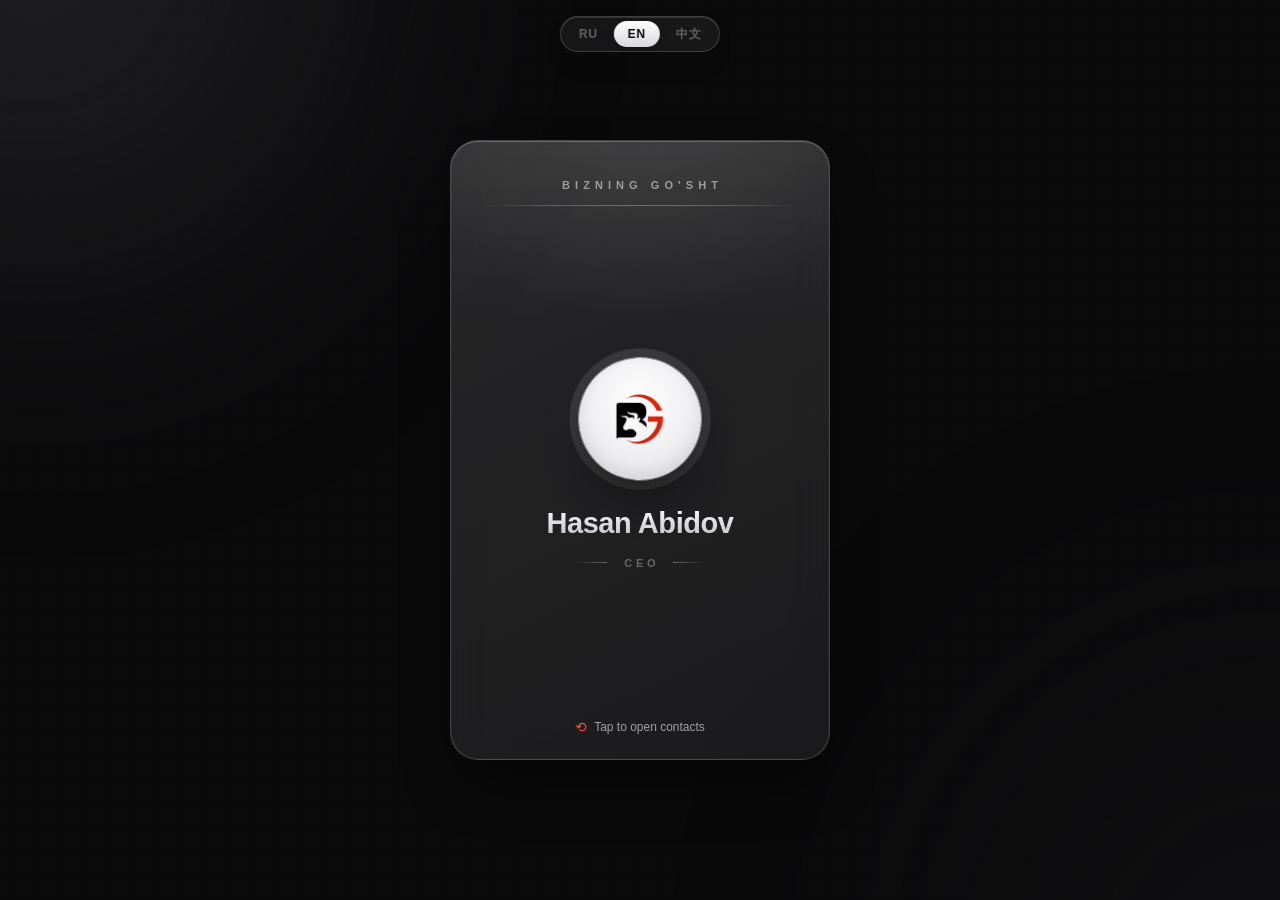
==== hasan.html @ 28115ba2 "Add files via upload" ====
<!DOCTYPE html>
<html lang="ru">
<head>
    <meta charset="UTF-8">
    <meta name="viewport" content="width=device-width, initial-scale=1.0, viewport-fit=cover">
    <meta name="theme-color" content="#0a0a0b">
    <meta name="apple-mobile-web-app-capable" content="yes">
    <meta name="apple-mobile-web-app-status-bar-style" content="black-translucent">

    <title>Hasan Abidov — Bizning Go'sht</title>
    <meta name="description" content="Цифровая визитка · Hasan Abidov · CEO, Bizning Go'sht">

    <!-- Красивый предпросмотр при отправке ссылки в Telegram / WhatsApp -->
    <meta property="og:title" content="Hasan Abidov — Bizning Go'sht">
    <meta property="og:description" content="CEO, Bizning Go'sht. Нажмите, чтобы сохранить контакт.">
    <meta property="og:image" content="logo.png">
    <meta property="og:type" content="profile">

    <link rel="icon" type="image/png" href="logo.png">
    <link rel="apple-touch-icon" href="logo.png">
    <link rel="stylesheet" href="main.css">
</head>
<body class="v-hasan">

    <div class="bg-blob bg-blob--1" aria-hidden="true"></div>
    <div class="bg-blob bg-blob--2" aria-hidden="true"></div>
    <div class="bg-grain" aria-hidden="true"></div>

    <div class="lang" role="group" aria-label="Язык / Language / 语言">
        <button class="lang__btn" type="button" data-lang="ru" aria-pressed="false">RU</button>
        <button class="lang__btn" type="button" data-lang="en" aria-pressed="false">EN</button>
        <button class="lang__btn" type="button" data-lang="zh" aria-pressed="false">中文</button>
    </div>

    <main class="scene">
        <div class="card" id="card" role="button" tabindex="0"
             aria-label="Визитка. Нажмите, чтобы перевернуть">

            <!-- ЛИЦЕВАЯ СТОРОНА -->
            <section class="face face--front">
                <div class="face__glow" aria-hidden="true"></div>

                <div class="brandbar">
                    <span class="brandbar__name">Bizning Go'sht</span>
                    <span class="brandbar__rule" aria-hidden="true"></span>
                </div>

                <div class="front-center">
                    <div class="logo-badge">
                        <img src="logo.png" alt="Логотип Bizning Go'sht">
                    </div>

                    <div class="identity">
                        <h1 class="identity__name">Hasan&nbsp;Abidov</h1>
                        <p class="identity__title">
                            <span class="identity__rule" aria-hidden="true"></span>
                            CEO
                            <span class="identity__rule" aria-hidden="true"></span>
                        </p>
                    </div>
                </div>

                <span class="flip-hint">
                    <span class="flip-hint__icon" aria-hidden="true">⟲</span>
                    <span class="flip-hint__txt" data-i18n="flipFront">Нажмите, чтобы открыть контакты</span>
                </span>
            </section>

            <!-- ОБРАТНАЯ СТОРОНА -->
            <section class="face face--back">
                <div class="face__glow" aria-hidden="true"></div>

                <header class="back-head">
                    <span class="back-head__brand">Bizning Go'sht</span>
                    <span class="back-head__sub" data-i18n="contacts">Контакты</span>
                </header>

                <div class="contacts">
                    <a class="contact" href="tel:+998990920030" data-noflip>
                        <span class="contact__ic" aria-hidden="true">
                            <svg viewBox="0 0 24 24" width="20" height="20"><path fill="currentColor" d="M6.6 2h3.1l1.6 4-2.1 1.5a13 13 0 0 0 5.8 5.8L16.5 11l4 1.6v3.1c0 1-.8 1.9-1.9 1.8C9.7 17 4 11.3 3.1 2.9 3 1.8 3.9 1 4.9 1z"/></svg>
                        </span>
                        <span class="contact__txt">
                            <small data-i18n="lblPhone">Телефон</small>
                            +998 99 092 00 30
                        </span>
                    </a>

                    <a class="contact" href="mailto:ceo@bizninggosht.uz" data-noflip>
                        <span class="contact__ic" aria-hidden="true">
                            <svg viewBox="0 0 24 24" width="20" height="20"><path fill="currentColor" d="M3 5h18a1 1 0 0 1 1 1v12a1 1 0 0 1-1 1H3a1 1 0 0 1-1-1V6a1 1 0 0 1 1-1zm9 7L4 7v1l8 5 8-5V7z"/></svg>
                        </span>
                        <span class="contact__txt">
                            <small data-i18n="lblEmail">Email</small>
                            ceo@bizninggosht.uz
                        </span>
                    </a>

                    <a class="contact" href="https://t.me/bizninggosht" target="_blank" rel="noopener" data-noflip>
                        <span class="contact__ic" aria-hidden="true">
                            <svg viewBox="0 0 24 24" width="20" height="20"><path fill="currentColor" d="M21.9 4.3 18.6 19c-.2 1-.9 1.3-1.8.8l-4.9-3.6-2.4 2.3c-.3.3-.5.5-1 .5l.4-5 9-8.1c.4-.3-.1-.5-.6-.2L6.2 13.1l-4.8-1.5c-1-.3-1-1 .2-1.5l18.8-7.2c.9-.3 1.6.2 1.5 1.4z"/></svg>
                        </span>
                        <span class="contact__txt">
                            <small data-i18n="lblTelegram">Telegram</small>
                            @bizninggosht
                        </span>
                    </a>

                    <a class="contact" href="https://bizninggosht.uz" target="_blank" rel="noopener" data-noflip>
                        <span class="contact__ic" aria-hidden="true">
                            <svg viewBox="0 0 24 24" width="20" height="20"><path fill="currentColor" d="M12 2a10 10 0 1 0 0 20 10 10 0 0 0 0-20zm6.9 6h-2.9a15.7 15.7 0 0 0-1.3-3.2A8 8 0 0 1 18.9 8zM12 4.1c.8 1.1 1.5 2.4 1.9 3.9h-3.8c.4-1.5 1.1-2.8 1.9-3.9zM4.3 14a8 8 0 0 1 0-4h3.3a18 18 0 0 0 0 4zm.8 2h2.9c.3 1.2.8 2.3 1.3 3.2A8 8 0 0 1 5.1 16zm2.9-8H5.1a8 8 0 0 1 4.2-3.2C8.8 5.7 8.3 6.8 8 8zm4 12c-.8-1.1-1.5-2.4-1.9-4h3.8c-.4 1.6-1.1 2.9-1.9 4zm2.3-6H9.7a16 16 0 0 1 0-4h4.6a16 16 0 0 1 0 4zm.4 5.2c.5-.9 1-2 1.3-3.2h2.9a8 8 0 0 1-4.2 3.2zM16.4 14a18 18 0 0 0 0-4h3.3a8 8 0 0 1 0 4z"/></svg>
                        </span>
                        <span class="contact__txt">
                            <small data-i18n="lblWebsite">Сайт</small>
                            bizninggosht.uz
                        </span>
                    </a>
                </div>

                <p class="bizinfo" data-i18n="addr">Ташкент · Ойбек 50/54 · Пн–Сб 9:00–22:00</p>

                <div class="qr">
                    <div class="qr__tile">
                        <img src="qr-hasan.svg" alt="QR-код с контактом Hasan Abidov">
                    </div>
                    <span class="qr__cap" data-i18n="qrCap">Наведите камеру — контакт сохранится сам</span>
                </div>

                <button class="save-btn" type="button" data-noflip>
                    <svg class="save-btn__ic save-btn__ic--save" viewBox="0 0 24 24" width="18" height="18" aria-hidden="true"><path fill="currentColor" d="M12 3v9.6l3.3-3.3 1.4 1.4L12 16.4 7.3 10.7l1.4-1.4L12 12.6V3zM5 18h14v2H5z"/></svg>
                    <svg class="save-btn__ic save-btn__ic--done" viewBox="0 0 24 24" width="18" height="18" aria-hidden="true"><path fill="currentColor" d="M9.6 16.2 4.8 11.4l1.4-1.4 3.4 3.4 8-8L19 6.8z"/></svg>
                    <span class="save-btn__txt" data-i18n="save">Сохранить контакт</span>
                </button>

                <span class="flip-hint flip-hint--back">
                    <span class="flip-hint__icon" aria-hidden="true">⟲</span>
                    <span class="flip-hint__txt" data-i18n="back">Назад</span>
                </span>
            </section>
        </div>
    </main>

    <script>
        window.CARD = {
            family: "Abidov",
            given:  "Hasan",
            fn:     "Hasan Abidov",
            org:    "Bizning Go'sht",
            title:  "CEO",
            tel:    "+998990920030",
            email:  "ceo@bizninggosht.uz",
            url:    "https://bizninggosht.uz",
            extra: [
                "URL:https://t.me/bizninggosht",
                "ADR;TYPE=WORK:;;Oybek 50, 54;Tashkent;;;Uzbekistan",
            ],
            file:   "Hasan_Abidov.vcf",
        };
    </script>
    <script src="main.js"></script>
</body>
</html>
---- main.css ----
:root {
    --red: #e2231a;
    --red-soft: #ff4d3d;
    --ink: #0a0a0b;
    --glass: rgba(255, 255, 255, 0.07);
    --glass-strong: rgba(255, 255, 255, 0.12);
    --stroke: rgba(255, 255, 255, 0.16);
    --text: #f4f4f5;
    --muted: rgba(244, 244, 245, 0.62);
    --silver: rgba(244, 244, 245, 0.55);
    --silver-dim: rgba(244, 244, 245, 0.34);
    --hairline: rgba(255, 255, 255, 0.22);
    --radius: 28px;
    --font: -apple-system, BlinkMacSystemFont, "SF Pro Display", "Segoe UI",
            Roboto, "Helvetica Neue", Arial, sans-serif;
}

* { box-sizing: border-box; margin: 0; padding: 0; }

html, body { height: 100%; }

body {
    font-family: var(--font);
    background: var(--ink);
    color: var(--text);
    display: flex;
    align-items: center;
    justify-content: center;
    min-height: 100svh;
    padding: 24px;
    overflow: hidden;
    position: relative;
    -webkit-font-smoothing: antialiased;
}

/* ---------- Размытый фон ---------- */
.bg-blob {
    position: fixed;
    width: 60vmax;
    height: 60vmax;
    border-radius: 50%;
    filter: blur(95px);
    opacity: 0.5;
    z-index: 0;
    pointer-events: none;
    will-change: transform;
}
.bg-blob--1 {
    background: radial-gradient(circle at 30% 30%, #3c3c43 0%, transparent 65%);
    top: -22vmax; left: -16vmax;
    animation: drift1 18s ease-in-out infinite alternate;
}
.bg-blob--2 {
    background: radial-gradient(circle at 70% 70%, #18181b 0%, transparent 65%);
    bottom: -24vmax; right: -18vmax;
    animation: drift2 22s ease-in-out infinite alternate;
}
.bg-grain {
    position: fixed;
    inset: 0;
    z-index: 0;
    pointer-events: none;
    opacity: 0.35;
    background-image: radial-gradient(rgba(255,255,255,0.04) 1px, transparent 1px);
    background-size: 3px 3px;
}

@keyframes drift1 {
    to { transform: translate3d(8vmax, 6vmax, 0) scale(1.15); }
}
@keyframes drift2 {
    to { transform: translate3d(-7vmax, -5vmax, 0) scale(1.12); }
}

/* ---------- Сцена и 3D-переворот ---------- */
.scene {
    position: relative;
    z-index: 1;
    width: clamp(300px, 86vw, 380px);
    height: clamp(500px, 80svh, 620px);
    perspective: 1600px;
}

.card {
    position: relative;
    width: 100%;
    height: 100%;
    transform-style: preserve-3d;
    transition: transform 0.9s cubic-bezier(0.22, 1, 0.36, 1);
    cursor: pointer;
    outline: none;
}
.card.is-flipped { transform: rotateY(180deg); }
.card:focus-visible { outline: 2px solid var(--red-soft); outline-offset: 8px; border-radius: var(--radius); }

/* ---------- Стеклянные стороны ---------- */
.face {
    position: absolute;
    inset: 0;
    backface-visibility: hidden;
    -webkit-backface-visibility: hidden;
    border-radius: var(--radius);
    padding: 38px 30px;
    display: flex;
    flex-direction: column;
    align-items: center;
    overflow: hidden;
    background: linear-gradient(155deg, var(--glass-strong), var(--glass));
    border: 1px solid var(--stroke);
    box-shadow:
        0 30px 60px -20px rgba(0, 0, 0, 0.7),
        inset 0 1px 0 rgba(255, 255, 255, 0.22),
        inset 0 0 0 1px rgba(255, 255, 255, 0.03);
    -webkit-backdrop-filter: blur(22px) saturate(160%);
    backdrop-filter: blur(22px) saturate(160%);
}
.face--front { justify-content: flex-start; gap: 0; }
.face--back  { transform: rotateY(180deg); justify-content: flex-start; gap: 18px; }

/* блик на стекле */
.face__glow {
    position: absolute;
    top: -40%;
    left: -30%;
    width: 160%;
    height: 90%;
    pointer-events: none;
}
.face--front .face__glow {
    top: -46%;
    left: -25%;
    width: 150%;
    height: 80%;
    background: radial-gradient(ellipse at center, rgba(255, 255, 255, 0.07), transparent 62%);
}
.face--back .face__glow {
    background: radial-gradient(ellipse at center, rgba(226, 35, 26, 0.25), transparent 60%);
}
.face::after {
    content: "";
    position: absolute;
    inset: 0;
    border-radius: inherit;
    background: linear-gradient(180deg, rgba(255,255,255,0.06), transparent 30%);
    pointer-events: none;
}

/* ---------- Лицевая сторона ---------- */
.brandbar {
    width: 100%;
    display: flex;
    flex-direction: column;
    align-items: center;
    gap: 14px;
    z-index: 1;
}
.brandbar__name {
    font-size: 11px;
    font-weight: 600;
    letter-spacing: 0.46em;
    text-indent: 0.46em;
    text-transform: uppercase;
    color: var(--silver);
}
.brandbar__rule {
    width: 100%;
    height: 1px;
    background: linear-gradient(90deg,
        transparent,
        var(--hairline) 22%,
        rgba(255, 255, 255, 0.3) 50%,
        var(--hairline) 78%,
        transparent);
}

.front-center {
    flex: 1;
    width: 100%;
    display: flex;
    flex-direction: column;
    align-items: center;
    justify-content: center;
    gap: 26px;
    z-index: 1;
}

.logo-badge {
    width: 122px;
    height: 122px;
    border-radius: 50%;
    display: flex;
    align-items: center;
    justify-content: center;
    background: radial-gradient(circle at 50% 36%, #ffffff, #ededf0 60%, #dedee2);
    box-shadow:
        0 22px 46px -16px rgba(0, 0, 0, 0.72),
        0 0 0 1px rgba(255, 255, 255, 0.55),
        0 0 0 9px rgba(255, 255, 255, 0.035),
        0 0 0 10px rgba(255, 255, 255, 0.07),
        inset 0 -7px 16px rgba(0, 0, 0, 0.08);
    z-index: 1;
}
.logo-badge img { width: 76%; height: auto; display: block; }

.identity { text-align: center; z-index: 1; }
.identity__name {
    font-size: clamp(24px, 6.6vw, 29px);
    font-weight: 700;
    letter-spacing: -0.015em;
    line-height: 1.18;
    background: linear-gradient(180deg, #ffffff 0%, #d8d8dc 56%, #bdbdc3 100%);
    -webkit-background-clip: text;
    background-clip: text;
    color: transparent;
    -webkit-text-fill-color: transparent;
}
.identity__title {
    display: flex;
    align-items: center;
    justify-content: center;
    gap: 14px;
    margin-top: 16px;
    font-size: 11px;
    font-weight: 600;
    letter-spacing: 0.34em;
    text-indent: 0.34em;
    text-transform: uppercase;
    color: var(--silver-dim);
}
.identity__rule {
    width: 30px;
    height: 1px;
    background: linear-gradient(90deg, transparent, rgba(255, 255, 255, 0.34));
}
.identity__rule:last-child {
    background: linear-gradient(90deg, rgba(255, 255, 255, 0.34), transparent);
}

/* ---------- Подсказка переворота ---------- */
.flip-hint {
    position: absolute;
    bottom: 24px;
    left: 0; right: 0;
    text-align: center;
    font-size: 12px;
    color: var(--muted);
    display: flex;
    align-items: center;
    justify-content: center;
    gap: 7px;
    z-index: 1;
}
.flip-hint__icon {
    display: inline-block;
    font-size: 14px;
    color: var(--red-soft);
    animation: spin 4s linear infinite;
}
@keyframes spin { to { transform: rotate(360deg); } }

/* ---------- Обратная сторона ---------- */
.back-head { text-align: center; z-index: 1; margin-top: 4px; }
.back-head__brand {
    display: block;
    font-size: 18px;
    font-weight: 700;
    letter-spacing: 0.02em;
}
.back-head__sub {
    display: block;
    margin-top: 4px;
    font-size: 11px;
    letter-spacing: 0.28em;
    text-transform: uppercase;
    color: var(--red-soft);
}

.contacts {
    width: 100%;
    display: flex;
    flex-direction: column;
    gap: 10px;
    z-index: 1;
}
.contact {
    display: flex;
    align-items: center;
    gap: 14px;
    padding: 12px 14px;
    border-radius: 16px;
    background: rgba(255, 255, 255, 0.05);
    border: 1px solid var(--stroke);
    color: var(--text);
    text-decoration: none;
    transition: transform 0.18s ease, background 0.18s ease, border-color 0.18s ease;
}
.contact:hover, .contact:active {
    transform: translateY(-2px);
    background: rgba(226, 35, 26, 0.14);
    border-color: rgba(255, 77, 61, 0.45);
}
.contact__ic {
    flex: none;
    width: 38px; height: 38px;
    border-radius: 11px;
    display: flex; align-items: center; justify-content: center;
    background: rgba(226, 35, 26, 0.16);
    color: var(--red-soft);
}
.contact__txt {
    display: flex;
    flex-direction: column;
    font-size: 15px;
    font-weight: 600;
    overflow: hidden;
    white-space: nowrap;
    text-overflow: ellipsis;
}
.contact__txt small {
    font-size: 11px;
    font-weight: 500;
    letter-spacing: 0.1em;
    text-transform: uppercase;
    color: var(--muted);
    margin-bottom: 2px;
}

/* ---------- QR ---------- */
.qr {
    z-index: 1;
    display: flex;
    flex-direction: column;
    align-items: center;
    gap: 8px;
    margin-top: 2px;
}
.qr__tile {
    width: 116px;
    height: 116px;
    padding: 9px;
    border-radius: 16px;
    background: #ffffff;
    box-shadow: 0 10px 22px -10px rgba(0, 0, 0, 0.6), 0 0 0 1px rgba(255,255,255,0.5);
}
.qr__tile img { width: 100%; height: 100%; display: block; }
.qr__cap { font-size: 11px; color: var(--muted); text-align: center; }

/* ---------- Кнопка сохранения ---------- */
.save-btn {
    margin-top: auto;
    width: 100%;
    padding: 15px 20px;
    border: none;
    border-radius: 16px;
    font-family: var(--font);
    font-size: 15px;
    font-weight: 700;
    letter-spacing: 0.01em;
    color: #fff;
    background: linear-gradient(135deg, var(--red-soft), var(--red));
    box-shadow: 0 14px 30px -10px rgba(226, 35, 26, 0.8),
                inset 0 1px 0 rgba(255, 255, 255, 0.3);
    display: flex;
    align-items: center;
    justify-content: center;
    gap: 9px;
    cursor: pointer;
    transition: transform 0.16s ease, box-shadow 0.16s ease, filter 0.16s ease;
    z-index: 1;
}
.save-btn:hover { transform: translateY(-2px); filter: brightness(1.05); }
.save-btn:active { transform: translateY(0) scale(0.99); }
.save-btn.is-done {
    background: linear-gradient(135deg, #1f9d55, #157a40);
    box-shadow: 0 14px 30px -12px rgba(31, 157, 85, 0.75);
}
.save-btn__ic { flex: none; }
.save-btn__ic--done { display: none; }
.save-btn.is-done .save-btn__ic--save { display: none; }
.save-btn.is-done .save-btn__ic--done { display: inline-block; }

.flip-hint--back { bottom: 16px; }

/* ---------- Переключатель языка ---------- */
.lang {
    position: fixed;
    top: calc(env(safe-area-inset-top, 0px) + 16px);
    left: 50%;
    transform: translateX(-50%);
    z-index: 5;
    display: flex;
    gap: 2px;
    padding: 4px;
    border-radius: 999px;
    background: rgba(255, 255, 255, 0.06);
    border: 1px solid var(--stroke);
    -webkit-backdrop-filter: blur(18px) saturate(150%);
    backdrop-filter: blur(18px) saturate(150%);
    box-shadow:
        0 12px 30px -16px rgba(0, 0, 0, 0.75),
        inset 0 1px 0 rgba(255, 255, 255, 0.12);
}
.lang__btn {
    -webkit-appearance: none;
    appearance: none;
    border: none;
    background: transparent;
    color: var(--silver-dim);
    font-family: var(--font);
    font-size: 12px;
    font-weight: 600;
    letter-spacing: 0.06em;
    line-height: 1;
    padding: 7px 14px;
    border-radius: 999px;
    cursor: pointer;
    transition: color 0.2s ease, background 0.2s ease, box-shadow 0.2s ease;
}
.lang__btn:hover { color: var(--text); }
.lang__btn.is-active {
    color: #0a0a0b;
    background: linear-gradient(180deg, #ffffff, #d8d8dc);
    box-shadow: 0 2px 8px -3px rgba(0, 0, 0, 0.55);
}
.lang__btn:focus-visible {
    outline: 2px solid var(--silver);
    outline-offset: 2px;
}

/* ---------- Китайский: тоньше трекинг у разрядки ---------- */
html[lang="zh"] .identity__title { letter-spacing: 0.14em; text-indent: 0; }
html[lang="zh"] .back-head__sub { letter-spacing: 0.16em; }
html[lang="zh"] .contact__txt small { letter-spacing: 0.04em; }

/* ---------- Мелкие экраны по высоте ---------- */
@media (max-height: 620px) {
    .face { padding: 26px 24px; }
    .front-center { gap: 18px; }
    .logo-badge { width: 104px; height: 104px; }
    .qr__tile { width: 96px; height: 96px; }
    .lang { top: calc(env(safe-area-inset-top, 0px) + 8px); }
    .lang__btn { padding: 6px 12px; font-size: 11px; }
}

@media (prefers-reduced-motion: reduce) {
    .bg-blob, .flip-hint__icon { animation: none; }
    .card { transition-duration: 0.45s; }
}
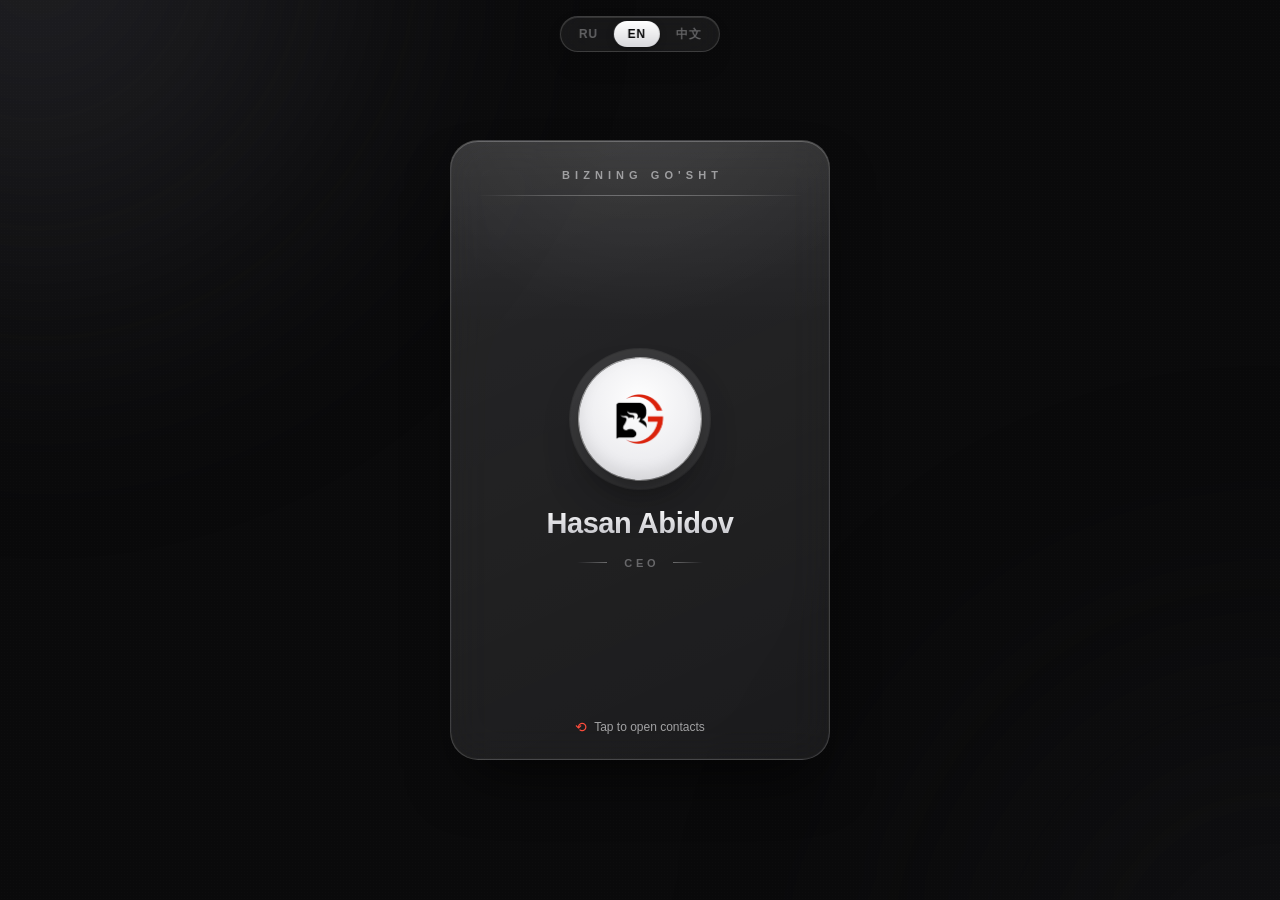
==== commit 2e155fbb: "Update Telegram handle to @bizninggosht_uz" ====
--- a/hasan.html
+++ b/hasan.html
@@ -102,7 +102,7 @@
                         </span>
                         <span class="contact__txt">
                             <small data-i18n="lblTelegram">Telegram</small>
-                            @bizninggosht
+                            @bizninggosht_uz
                         </span>
                     </a>
 
--- a/main.css
+++ b/main.css
@@ -93,7 +93,7 @@
 .card.is-flipped { transform: rotateY(180deg); }
 .card:focus-visible { outline: 2px solid var(--red-soft); outline-offset: 8px; border-radius: var(--radius); }
 
-/* ---------- Стеклянные стороны ---------- */
+
 .face {
     position: absolute;
     inset: 0;
@@ -344,6 +344,15 @@
 }
 .qr__tile img { width: 100%; height: 100%; display: block; }
 .qr__cap { font-size: 11px; color: var(--muted); text-align: center; }
+
+.bizinfo {
+    z-index: 1;
+    margin-top: 2px;
+    font-size: 11px;
+    letter-spacing: 0.02em;
+    color: var(--silver-dim);
+    text-align: center;
+}
 
 /* ---------- Кнопка сохранения ---------- */
 .save-btn {
@@ -432,6 +441,14 @@
 html[lang="zh"] .back-head__sub { letter-spacing: 0.16em; }
 html[lang="zh"] .contact__txt small { letter-spacing: 0.04em; }
 
+/* ---------- Карточка Hasan: плотнее (4 контакта + адрес/часы) ---------- */
+.v-hasan .face { padding: 28px 26px; }
+.v-hasan .face--back { gap: 12px; }
+.v-hasan .contacts { gap: 9px; }
+.v-hasan .contact { padding: 10px 14px; }
+.v-hasan .contact__ic { width: 34px; height: 34px; }
+.v-hasan .qr__tile { width: 100px; height: 100px; }
+
 /* ---------- Мелкие экраны по высоте ---------- */
 @media (max-height: 620px) {
     .face { padding: 26px 24px; }
@@ -442,6 +459,7 @@
     .lang__btn { padding: 6px 12px; font-size: 11px; }
 }
 
+/* ---------- Уважение к настройке «меньше движения» ---------- */
 @media (prefers-reduced-motion: reduce) {
     .bg-blob, .flip-hint__icon { animation: none; }
     .card { transition-duration: 0.45s; }
